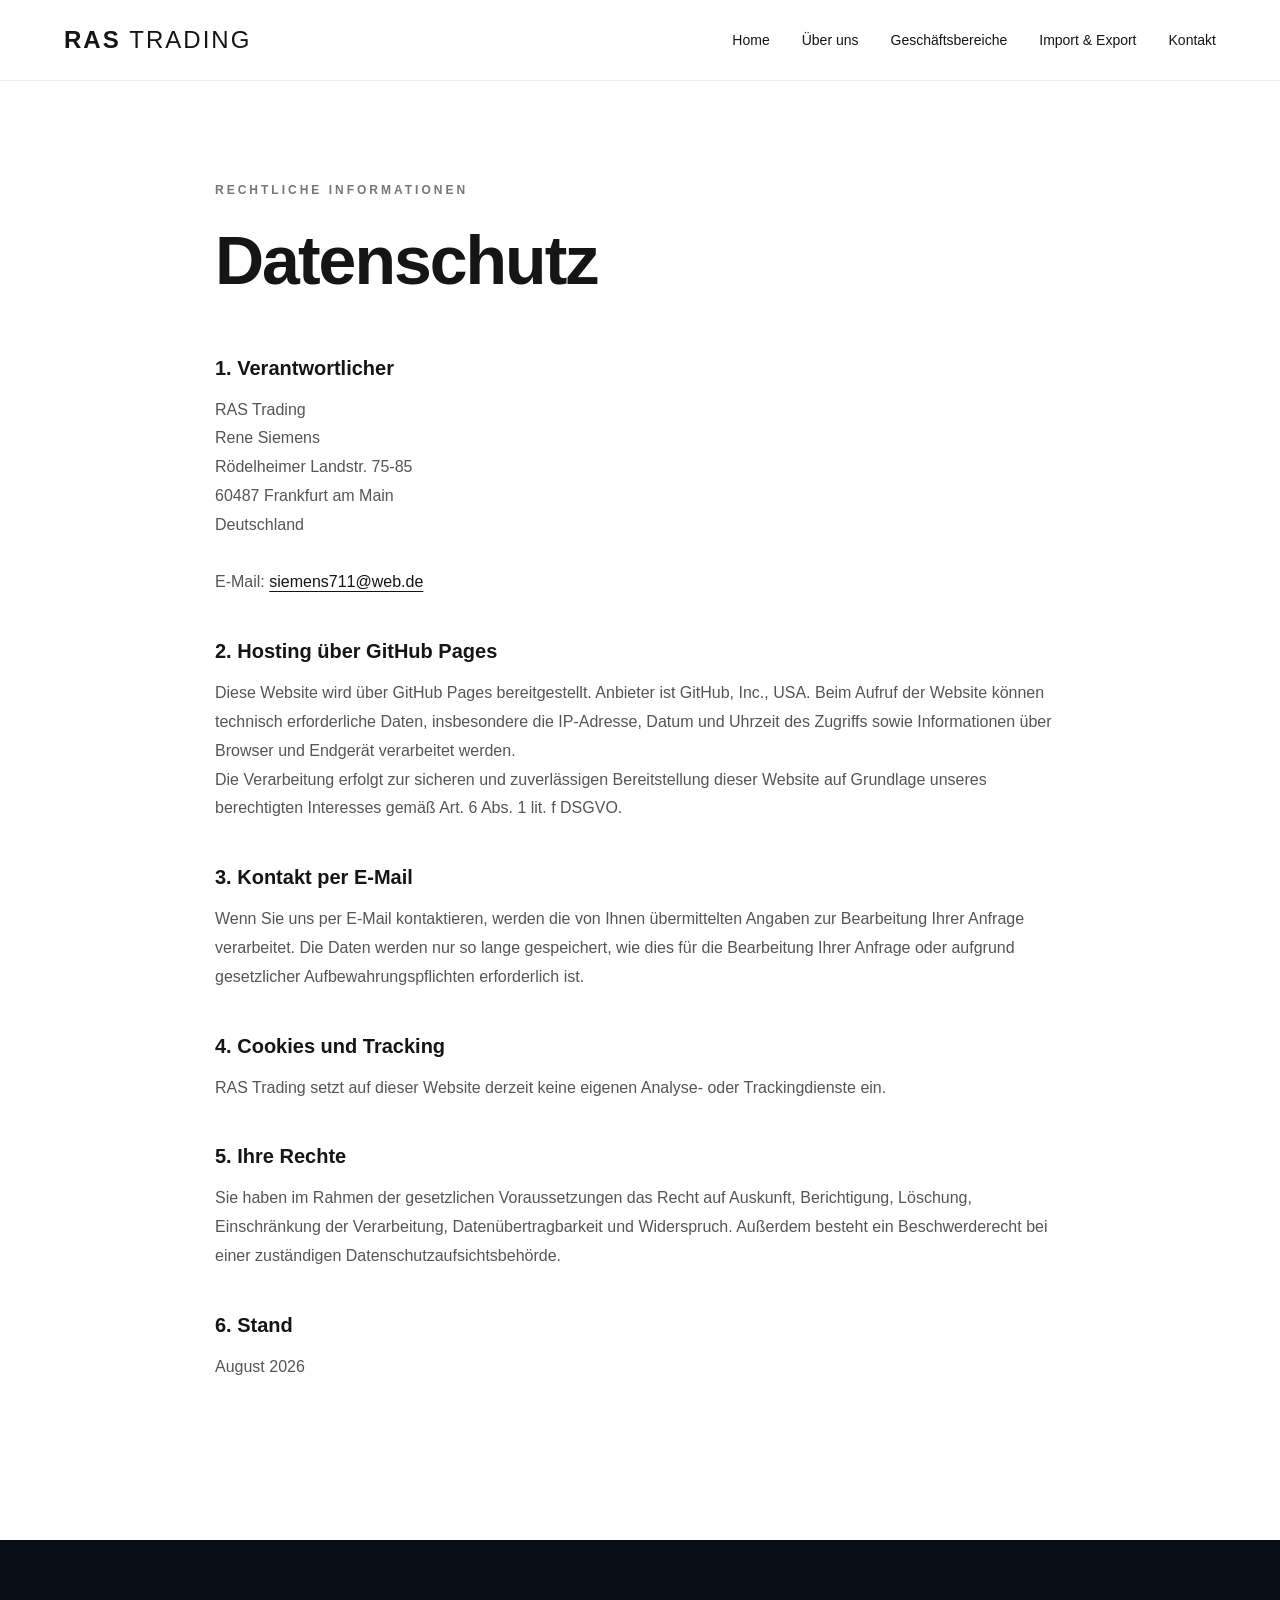
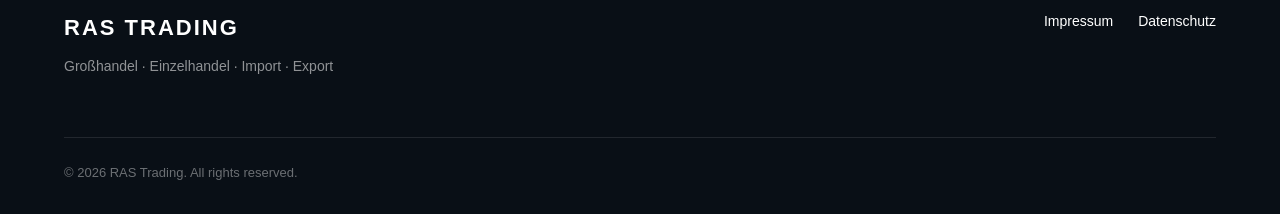
==== datenschutz.html @ 4769e796 "Create datenschutz.html" ====
<!DOCTYPE html>
<html lang="de">

<head>
    <meta charset="UTF-8">
    <meta name="viewport" content="width=device-width, initial-scale=1.0">

    <title>Datenschutz | RAS Trading</title>

    <link rel="stylesheet" href="css/style.css">

    <style>

        .legal-page {
            padding: 100px 0 120px;
            min-height: 70vh;
        }

        .legal-page h1 {
            font-size: clamp(42px, 6vw, 68px);
            line-height: 1.05;
            letter-spacing: -2px;
            margin-bottom: 55px;
        }

        .legal-block {
            margin-bottom: 38px;
        }

        .legal-block h2 {
            font-size: 20px;
            margin-bottom: 12px;
        }

        .legal-block p {
            font-size: 16px;
            line-height: 1.8;
            color: #555;
        }

        .legal-block a {
            color: #151515;
            text-decoration: underline;
            text-underline-offset: 4px;
        }

        .legal-block a:hover {
            opacity: 0.6;
        }

        @media (max-width: 700px) {

            .legal-page {
                padding: 70px 0 90px;
            }

            .legal-page h1 {
                font-size: 42px;
                margin-bottom: 40px;
            }

            .legal-block {
                margin-bottom: 30px;
            }

        }

    </style>

</head>


<body>


<header class="header">

    <div class="container nav">

        <a href="index.html" class="logo">
            RAS <span>TRADING</span>
        </a>

        <nav>

            <ul class="nav-links">

                <li>
                    <a href="index.html#home">Home</a>
                </li>

                <li>
                    <a href="index.html#about">Über uns</a>
                </li>

                <li>
                    <a href="index.html#services">Geschäftsbereiche</a>
                </li>

                <li>
                    <a href="index.html#trade">Import & Export</a>
                </li>

                <li>
                    <a href="index.html#contact">Kontakt</a>
                </li>

            </ul>

        </nav>

    </div>

</header>



<main>

    <section class="legal-page">

        <div class="container narrow">

            <p class="section-label">
                Rechtliche Informationen
            </p>

            <h1>
                Datenschutz
            </h1>


            <div class="legal-block">

                <h2>1. Verantwortlicher</h2>

                <p>
                    RAS Trading<br>
                    Rene Siemens<br>
                    Rödelheimer Landstr. 75-85<br>
                    60487 Frankfurt am Main<br>
                    Deutschland<br><br>

                    E-Mail:
                    <a href="mailto:siemens711@web.de">
                        siemens711@web.de
                    </a>
                </p>

            </div>


            <div class="legal-block">

                <h2>2. Hosting über GitHub Pages</h2>

                <p>
                    Diese Website wird über GitHub Pages bereitgestellt.
                    Anbieter ist GitHub, Inc., USA.
                    Beim Aufruf der Website können technisch erforderliche
                    Daten, insbesondere die IP-Adresse, Datum und Uhrzeit
                    des Zugriffs sowie Informationen über Browser und
                    Endgerät verarbeitet werden.
                </p>

                <p>
                    Die Verarbeitung erfolgt zur sicheren und
                    zuverlässigen Bereitstellung dieser Website auf
                    Grundlage unseres berechtigten Interesses gemäß
                    Art. 6 Abs. 1 lit. f DSGVO.
                </p>

            </div>


            <div class="legal-block">

                <h2>3. Kontakt per E-Mail</h2>

                <p>
                    Wenn Sie uns per E-Mail kontaktieren, werden die von
                    Ihnen übermittelten Angaben zur Bearbeitung Ihrer
                    Anfrage verarbeitet. Die Daten werden nur so lange
                    gespeichert, wie dies für die Bearbeitung Ihrer
                    Anfrage oder aufgrund gesetzlicher
                    Aufbewahrungspflichten erforderlich ist.
                </p>

            </div>


            <div class="legal-block">

                <h2>4. Cookies und Tracking</h2>

                <p>
                    RAS Trading setzt auf dieser Website derzeit keine
                    eigenen Analyse- oder Trackingdienste ein.
                </p>

            </div>


            <div class="legal-block">

                <h2>5. Ihre Rechte</h2>

                <p>
                    Sie haben im Rahmen der gesetzlichen Voraussetzungen
                    das Recht auf Auskunft, Berichtigung, Löschung,
                    Einschränkung der Verarbeitung, Datenübertragbarkeit
                    und Widerspruch. Außerdem besteht ein Beschwerderecht
                    bei einer zuständigen Datenschutzaufsichtsbehörde.
                </p>

            </div>


            <div class="legal-block">

                <h2>6. Stand</h2>

                <p>
                    August 2026
                </p>

            </div>


        </div>

    </section>

</main>



<footer>

    <div class="container footer-content">

        <div>

            <div class="footer-logo">
                RAS TRADING
            </div>

            <p>
                Großhandel · Einzelhandel · Import · Export
            </p>

        </div>


        <div class="footer-links">

            <a href="impressum.html">
                Impressum
            </a>

            <a href="datenschutz.html">
                Datenschutz
            </a>

        </div>

    </div>


    <div class="container copyright">
        © 2026 RAS Trading. All rights reserved.
    </div>

</footer>


</body>

</html>
---- css/style.css ----
/* ===============================
   BASIC SETTINGS
================================ */

* {
    margin: 0;
    padding: 0;
    box-sizing: border-box;
}

html {
    scroll-behavior: smooth;
}

body {
    font-family: Arial, Helvetica, sans-serif;
    color: #151515;
    background: #ffffff;
    line-height: 1.6;
}

a {
    text-decoration: none;
    color: inherit;
}

.container {
    width: min(1180px, 90%);
    margin: 0 auto;
}

.narrow {
    max-width: 850px;
}


/* ===============================
   HEADER
================================ */

.header {
    position: sticky;
    top: 0;
    width: 100%;
    z-index: 1000;

    background: rgba(255, 255, 255, 0.96);
    border-bottom: 1px solid #eeeeee;
}

.nav {
    height: 80px;

    display: flex;
    align-items: center;
    justify-content: space-between;
}

.logo {
    font-size: 24px;
    font-weight: 700;
    letter-spacing: 2px;
}

.logo span {
    font-weight: 400;
}

.nav-links {
    display: flex;
    gap: 32px;
    list-style: none;
}

.nav-links a {
    font-size: 14px;
    font-weight: 500;
}

.nav-links a:hover {
    opacity: 0.6;
}


/* ===============================
   HERO
================================ */

.hero {
    min-height: 520px;

    display: flex;
    align-items: center;

    background:
        linear-gradient(
            90deg,
            rgba(8, 20, 34, 0.96),
            rgba(8, 20, 34, 0.77)
        );

    color: white;
}

.hero-content {
    padding-top: 20px;
}

.eyebrow {
    font-size: 12px;
    font-weight: 600;
    letter-spacing: 4px;

    margin-bottom: 20px;

    opacity: 0.75;
}

.hero h1 {
    font-size: clamp(42px, 6vw, 78px);
    line-height: 1.02;
    letter-spacing: -2px;

    max-width: 900px;

    margin-bottom: 28px;
}

.hero-description {
    font-size: 19px;

    max-width: 620px;

    color: rgba(255, 255, 255, 0.78);

    margin-bottom: 32px;
}


/* ===============================
   BUTTONS
================================ */

.button {
    display: inline-block;

    background: white;
    color: #111;

    padding: 15px 26px;

    font-size: 14px;
    font-weight: 600;

    transition: 0.2s;
}

.button:hover {
    transform: translateY(-2px);
}

.dark-button {
    background: #0b1826;
    color: white;

    margin-top: 25px;
}


/* ===============================
   SECTIONS
================================ */

.section {
    padding: 120px 0;
}

.light {
    background: #f5f5f3;
}

.section-label {
    text-transform: uppercase;

    font-size: 12px;
    font-weight: 600;

    letter-spacing: 3px;

    margin-bottom: 25px;

    color: #777;
}

.section h2,
.trade-section h2 {
    font-size: clamp(38px, 5vw, 62px);

    line-height: 1.08;

    letter-spacing: -2px;

    margin-bottom: 35px;
}

.large-text {
    font-size: 23px;

    line-height: 1.55;

    margin-bottom: 25px;
}


/* ===============================
   CARDS
================================ */

.cards {
    display: grid;

    grid-template-columns: repeat(4, 1fr);

    gap: 20px;

    margin-top: 65px;
}

.card {
    background: white;

    padding: 36px 30px;

    min-height: 260px;

    border-top: 3px solid #0b1826;

    transition: 0.25s;
}

.card:hover {
    transform: translateY(-6px);
}

.card-number {
    display: block;

    font-size: 12px;

    color: #999;

    margin-bottom: 50px;
}

.card h3 {
    font-size: 21px;

    margin-bottom: 12px;
}

.card p {
    color: #666;
}


/* ===============================
   TRADE SECTION
================================ */

.trade-section {
    background: #0b1826;

    color: white;

    padding: 130px 0;
}

.trade-grid {
    display: grid;

    grid-template-columns: 1fr 1fr;

    gap: 100px;
}

.trade-grid p {
    font-size: 19px;

    color: rgba(255, 255, 255, 0.7);

    margin-bottom: 25px;
}

.light-label {
    color: rgba(255, 255, 255, 0.5);
}


/* ===============================
   CONTACT
================================ */

.contact {
    text-align: left;
}


/* ===============================
   FOOTER
================================ */

footer {
    background: #090f16;

    color: white;

    padding: 70px 0 30px;
}

.footer-content {
    display: flex;

    justify-content: space-between;

    gap: 40px;

    margin-bottom: 60px;
}

.footer-logo {
    font-size: 22px;

    font-weight: bold;

    letter-spacing: 2px;

    margin-bottom: 10px;
}

footer p {
    color: rgba(255, 255, 255, 0.55);

    font-size: 14px;
}

.footer-links {
    display: flex;

    gap: 25px;

    font-size: 14px;
}

.copyright {
    padding-top: 25px;

    border-top: 1px solid rgba(255, 255, 255, 0.1);

    color: rgba(255, 255, 255, 0.4);

    font-size: 13px;
}


/* ===============================
   RESPONSIVE
================================ */

@media (max-width: 900px) {

    .cards {
        grid-template-columns: repeat(2, 1fr);
    }

    .trade-grid {
        grid-template-columns: 1fr;

        gap: 30px;
    }

}


@media (max-width: 700px) {

    .nav-links {
        display: none;
    }

    .nav {
        height: 65px;
    }

    .hero {
        min-height: 460px;
    }

    .hero h1 {
        font-size: clamp(38px, 11vw, 56px);
        letter-spacing: -1.5px;
    }

    .hero-description {
        font-size: 17px;
    }

    .section {
        padding: 80px 0;
    }

    .cards {
        grid-template-columns: 1fr;
    }

    .footer-content {
        flex-direction: column;
    }

}
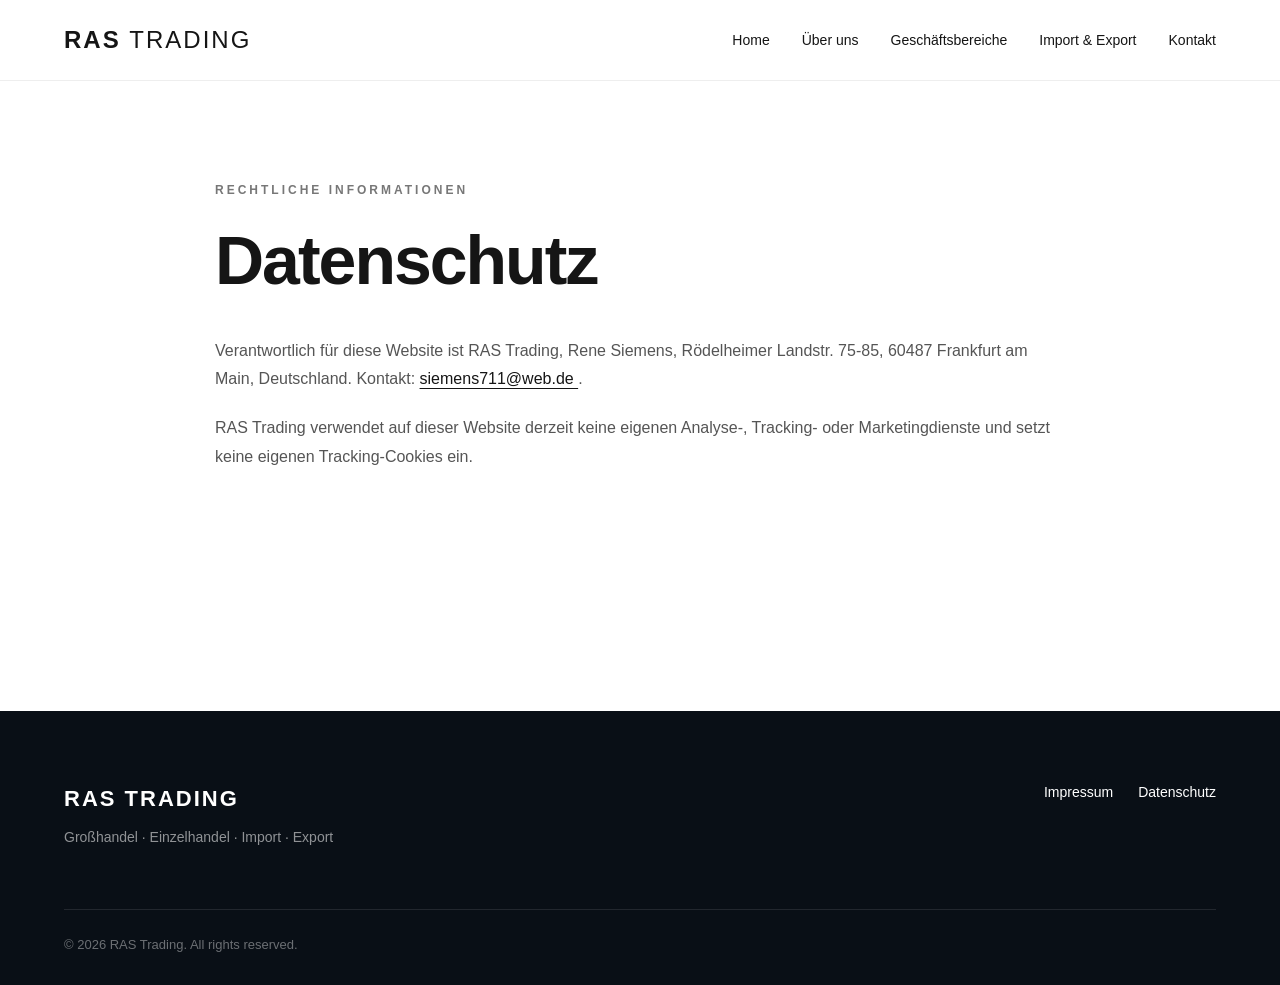
==== commit 692c9083: "Update datenschutz.html" ====
--- a/datenschutz.html
+++ b/datenschutz.html
@@ -20,31 +20,23 @@
             font-size: clamp(42px, 6vw, 68px);
             line-height: 1.05;
             letter-spacing: -2px;
-            margin-bottom: 55px;
+            margin-bottom: 40px;
         }
 
-        .legal-block {
-            margin-bottom: 38px;
-        }
-
-        .legal-block h2 {
-            font-size: 20px;
-            margin-bottom: 12px;
-        }
-
-        .legal-block p {
+        .legal-content p {
             font-size: 16px;
             line-height: 1.8;
             color: #555;
+            margin-bottom: 20px;
         }
 
-        .legal-block a {
+        .legal-content a {
             color: #151515;
             text-decoration: underline;
             text-underline-offset: 4px;
         }
 
-        .legal-block a:hover {
+        .legal-content a:hover {
             opacity: 0.6;
         }
 
@@ -56,10 +48,6 @@
 
             .legal-page h1 {
                 font-size: 42px;
-                margin-bottom: 40px;
-            }
-
-            .legal-block {
                 margin-bottom: 30px;
             }
 
@@ -82,37 +70,18 @@
         </a>
 
         <nav>
-
             <ul class="nav-links">
-
-                <li>
-                    <a href="index.html#home">Home</a>
-                </li>
-
-                <li>
-                    <a href="index.html#about">Über uns</a>
-                </li>
-
-                <li>
-                    <a href="index.html#services">Geschäftsbereiche</a>
-                </li>
-
-                <li>
-                    <a href="index.html#trade">Import & Export</a>
-                </li>
-
-                <li>
-                    <a href="index.html#contact">Kontakt</a>
-                </li>
-
+                <li><a href="index.html#home">Home</a></li>
+                <li><a href="index.html#about">Über uns</a></li>
+                <li><a href="index.html#services">Geschäftsbereiche</a></li>
+                <li><a href="index.html#trade">Import & Export</a></li>
+                <li><a href="index.html#contact">Kontakt</a></li>
             </ul>
-
         </nav>
 
     </div>
 
 </header>
-
 
 
 <main>
@@ -129,110 +98,31 @@
                 Datenschutz
             </h1>
 
-
-            <div class="legal-block">
-
-                <h2>1. Verantwortlicher</h2>
+            <div class="legal-content">
 
                 <p>
-                    RAS Trading<br>
-                    Rene Siemens<br>
-                    Rödelheimer Landstr. 75-85<br>
-                    60487 Frankfurt am Main<br>
-                    Deutschland<br><br>
-
-                    E-Mail:
+                    Verantwortlich für diese Website ist RAS Trading,
+                    Rene Siemens, Rödelheimer Landstr. 75-85,
+                    60487 Frankfurt am Main, Deutschland.
+                    Kontakt:
                     <a href="mailto:siemens711@web.de">
                         siemens711@web.de
-                    </a>
+                    </a>.
+                </p>
+
+                <p>
+                    RAS Trading verwendet auf dieser Website derzeit
+                    keine eigenen Analyse-, Tracking- oder Marketingdienste
+                    und setzt keine eigenen Tracking-Cookies ein.
                 </p>
 
             </div>
-
-
-            <div class="legal-block">
-
-                <h2>2. Hosting über GitHub Pages</h2>
-
-                <p>
-                    Diese Website wird über GitHub Pages bereitgestellt.
-                    Anbieter ist GitHub, Inc., USA.
-                    Beim Aufruf der Website können technisch erforderliche
-                    Daten, insbesondere die IP-Adresse, Datum und Uhrzeit
-                    des Zugriffs sowie Informationen über Browser und
-                    Endgerät verarbeitet werden.
-                </p>
-
-                <p>
-                    Die Verarbeitung erfolgt zur sicheren und
-                    zuverlässigen Bereitstellung dieser Website auf
-                    Grundlage unseres berechtigten Interesses gemäß
-                    Art. 6 Abs. 1 lit. f DSGVO.
-                </p>
-
-            </div>
-
-
-            <div class="legal-block">
-
-                <h2>3. Kontakt per E-Mail</h2>
-
-                <p>
-                    Wenn Sie uns per E-Mail kontaktieren, werden die von
-                    Ihnen übermittelten Angaben zur Bearbeitung Ihrer
-                    Anfrage verarbeitet. Die Daten werden nur so lange
-                    gespeichert, wie dies für die Bearbeitung Ihrer
-                    Anfrage oder aufgrund gesetzlicher
-                    Aufbewahrungspflichten erforderlich ist.
-                </p>
-
-            </div>
-
-
-            <div class="legal-block">
-
-                <h2>4. Cookies und Tracking</h2>
-
-                <p>
-                    RAS Trading setzt auf dieser Website derzeit keine
-                    eigenen Analyse- oder Trackingdienste ein.
-                </p>
-
-            </div>
-
-
-            <div class="legal-block">
-
-                <h2>5. Ihre Rechte</h2>
-
-                <p>
-                    Sie haben im Rahmen der gesetzlichen Voraussetzungen
-                    das Recht auf Auskunft, Berichtigung, Löschung,
-                    Einschränkung der Verarbeitung, Datenübertragbarkeit
-                    und Widerspruch. Außerdem besteht ein Beschwerderecht
-                    bei einer zuständigen Datenschutzaufsichtsbehörde.
-                </p>
-
-            </div>
-
-
-            <div class="legal-block">
-
-                <h2>6. Stand</h2>
-
-                <p>
-                    August 2026
-                </p>
-
-            </div>
-
 
         </div>
 
     </section>
 
 </main>
-
 
 
 <footer>
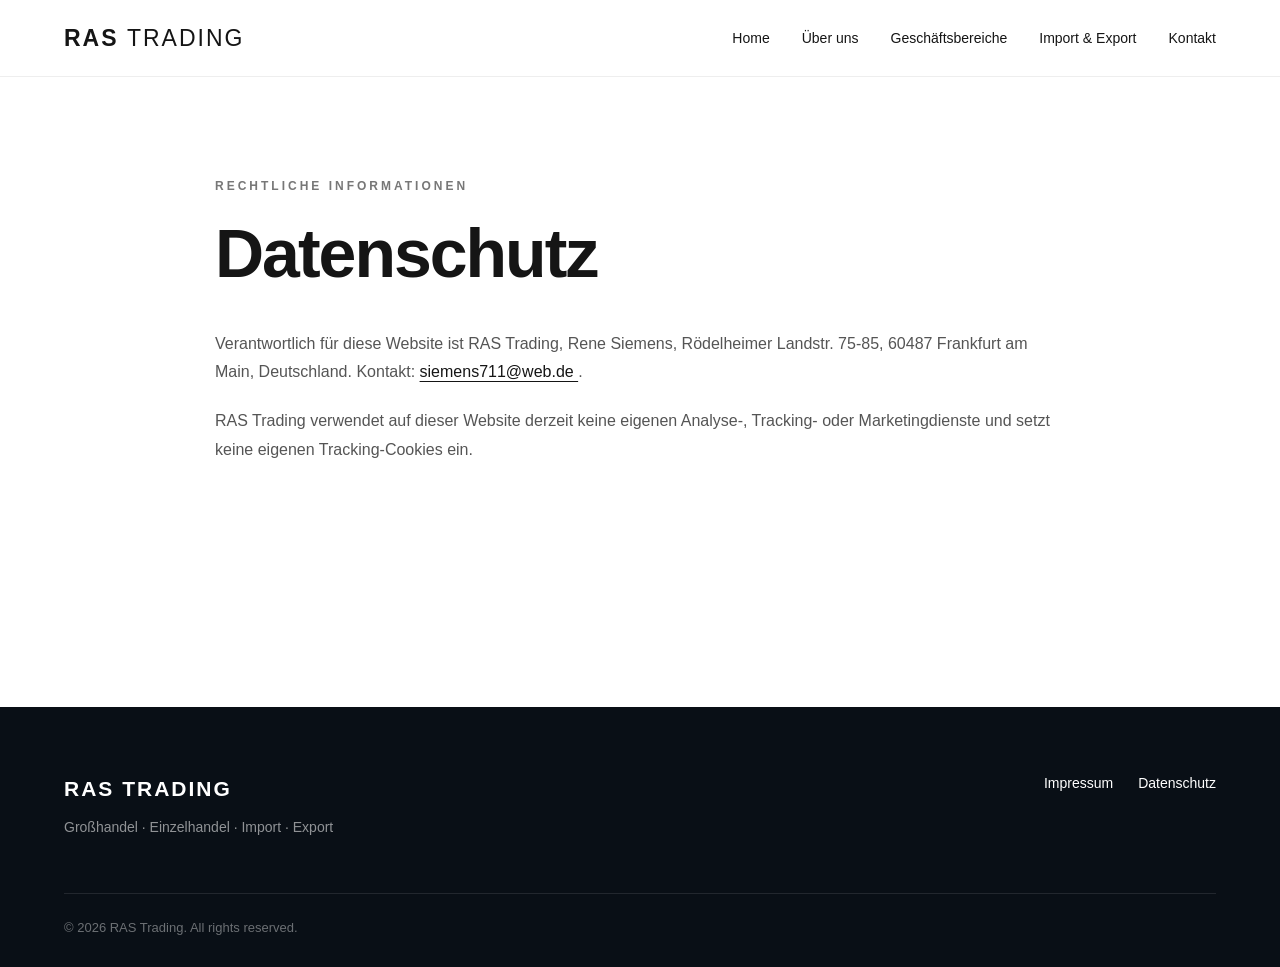
==== commit 8d1ab23e: "Update datenschutz.html" ====
--- a/datenschutz.html
+++ b/datenschutz.html
@@ -6,6 +6,8 @@
     <meta name="viewport" content="width=device-width, initial-scale=1.0">
 
     <title>Datenschutz | RAS Trading</title>
+
+    <link rel="icon" type="image/png" href="favicon.png">
 
     <link rel="stylesheet" href="css/style.css">
 
@@ -70,6 +72,7 @@
         </a>
 
         <nav>
+
             <ul class="nav-links">
                 <li><a href="index.html#home">Home</a></li>
                 <li><a href="index.html#about">Über uns</a></li>
@@ -77,6 +80,7 @@
                 <li><a href="index.html#trade">Import & Export</a></li>
                 <li><a href="index.html#contact">Kontakt</a></li>
             </ul>
+
         </nav>
 
     </div>
--- a/css/style.css
+++ b/css/style.css
@@ -1,6 +1,6 @@
-/* ===============================
-   BASIC SETTINGS
-================================ */
+/* =========================================
+   RESET
+========================================= */
 
 * {
     margin: 0;
@@ -8,35 +8,48 @@
     box-sizing: border-box;
 }
 
+
 html {
     scroll-behavior: smooth;
-}
+    scroll-padding-top: 80px;
+}
+
 
 body {
     font-family: Arial, Helvetica, sans-serif;
     color: #151515;
     background: #ffffff;
     line-height: 1.6;
-}
+    overflow-x: hidden;
+}
+
 
 a {
+    color: inherit;
     text-decoration: none;
-    color: inherit;
-}
+}
+
+
+button {
+    font: inherit;
+}
+
 
 .container {
     width: min(1180px, 90%);
     margin: 0 auto;
 }
 
+
 .narrow {
     max-width: 850px;
 }
 
 
-/* ===============================
+
+/* =========================================
    HEADER
-================================ */
+========================================= */
 
 .header {
     position: sticky;
@@ -44,47 +57,130 @@
     width: 100%;
     z-index: 1000;
 
-    background: rgba(255, 255, 255, 0.96);
+    background: #ffffff;
     border-bottom: 1px solid #eeeeee;
 }
 
+
 .nav {
-    height: 80px;
+    min-height: 76px;
 
     display: flex;
     align-items: center;
     justify-content: space-between;
-}
+
+    position: relative;
+}
+
 
 .logo {
-    font-size: 24px;
+    font-size: 23px;
     font-weight: 700;
     letter-spacing: 2px;
-}
+    white-space: nowrap;
+
+    position: relative;
+    z-index: 1100;
+}
+
 
 .logo span {
     font-weight: 400;
 }
 
+
+
+/* =========================================
+   DESKTOP NAVIGATION
+========================================= */
+
+.main-nav {
+    display: block;
+}
+
+
 .nav-links {
     display: flex;
+    align-items: center;
     gap: 32px;
+
     list-style: none;
 }
 
+
 .nav-links a {
+    display: block;
+
     font-size: 14px;
     font-weight: 500;
-}
+
+    padding: 10px 0;
+
+    transition: opacity 0.2s ease;
+}
+
 
 .nav-links a:hover {
-    opacity: 0.6;
-}
-
-
-/* ===============================
+    opacity: 0.55;
+}
+
+
+
+/* =========================================
+   HAMBURGER BUTTON
+========================================= */
+
+.menu-toggle {
+    display: none;
+
+    width: 42px;
+    height: 42px;
+
+    border: 0;
+    background: transparent;
+
+    cursor: pointer;
+
+    padding: 8px;
+
+    position: relative;
+    z-index: 1100;
+}
+
+
+.menu-toggle span {
+    display: block;
+
+    width: 26px;
+    height: 2px;
+
+    margin: 5px auto;
+
+    background: #151515;
+
+    transition: 0.25s ease;
+}
+
+
+.menu-toggle.active span:nth-child(1) {
+    transform: translateY(7px) rotate(45deg);
+}
+
+
+.menu-toggle.active span:nth-child(2) {
+    opacity: 0;
+}
+
+
+.menu-toggle.active span:nth-child(3) {
+    transform: translateY(-7px) rotate(-45deg);
+}
+
+
+
+/* =========================================
    HERO
-================================ */
+========================================= */
 
 .hero {
     min-height: 520px;
@@ -99,36 +195,45 @@
             rgba(8, 20, 34, 0.77)
         );
 
-    color: white;
-}
+    color: #ffffff;
+}
+
 
 .hero-content {
-    padding-top: 20px;
-}
+    padding: 20px 0;
+}
+
 
 .eyebrow {
     font-size: 12px;
     font-weight: 600;
+
     letter-spacing: 4px;
 
     margin-bottom: 20px;
 
     opacity: 0.75;
 }
+
 
 .hero h1 {
     font-size: clamp(42px, 6vw, 78px);
+
     line-height: 1.02;
+
     letter-spacing: -2px;
 
-    max-width: 900px;
+    max-width: 930px;
 
     margin-bottom: 28px;
 }
+
 
 .hero-description {
     font-size: 19px;
 
+    line-height: 1.6;
+
     max-width: 620px;
 
     color: rgba(255, 255, 255, 0.78);
@@ -137,60 +242,72 @@
 }
 
 
-/* ===============================
+
+/* =========================================
    BUTTONS
-================================ */
+========================================= */
 
 .button {
-    display: inline-block;
-
-    background: white;
-    color: #111;
-
-    padding: 15px 26px;
+    display: inline-flex;
+
+    align-items: center;
+    justify-content: center;
+
+    min-height: 50px;
+
+    padding: 14px 26px;
+
+    background: #ffffff;
+    color: #111111;
 
     font-size: 14px;
     font-weight: 600;
 
-    transition: 0.2s;
-}
+    transition: transform 0.2s ease;
+}
+
 
 .button:hover {
     transform: translateY(-2px);
 }
 
+
 .dark-button {
     background: #0b1826;
-    color: white;
+    color: #ffffff;
 
     margin-top: 25px;
 }
 
 
-/* ===============================
-   SECTIONS
-================================ */
+
+/* =========================================
+   GENERAL SECTIONS
+========================================= */
 
 .section {
-    padding: 120px 0;
-}
+    padding: 110px 0;
+}
+
 
 .light {
     background: #f5f5f3;
 }
 
+
 .section-label {
-    text-transform: uppercase;
-
     font-size: 12px;
     font-weight: 600;
 
+    text-transform: uppercase;
+
     letter-spacing: 3px;
 
-    margin-bottom: 25px;
-
-    color: #777;
-}
+    color: #777777;
+
+    margin-bottom: 22px;
+}
+
 
 .section h2,
 .trade-section h2 {
@@ -200,21 +317,23 @@
 
     letter-spacing: -2px;
 
-    margin-bottom: 35px;
-}
+    margin-bottom: 32px;
+}
+
 
 .large-text {
-    font-size: 23px;
+    font-size: 22px;
 
     line-height: 1.55;
 
-    margin-bottom: 25px;
-}
-
-
-/* ===============================
+    margin-bottom: 24px;
+}
+
+
+
+/* =========================================
    CARDS
-================================ */
+========================================= */
 
 .cards {
     display: grid;
@@ -223,57 +342,68 @@
 
     gap: 20px;
 
-    margin-top: 65px;
-}
+    margin-top: 60px;
+}
+
 
 .card {
-    background: white;
-
-    padding: 36px 30px;
-
-    min-height: 260px;
+    background: #ffffff;
+
+    padding: 34px 28px;
+
+    min-height: 255px;
 
     border-top: 3px solid #0b1826;
 
-    transition: 0.25s;
-}
+    transition: transform 0.25s ease;
+}
+
 
 .card:hover {
-    transform: translateY(-6px);
-}
+    transform: translateY(-5px);
+}
+
 
 .card-number {
     display: block;
 
     font-size: 12px;
 
-    color: #999;
-
-    margin-bottom: 50px;
-}
+    color: #999999;
+
+    margin-bottom: 45px;
+}
+
 
 .card h3 {
     font-size: 21px;
 
+    line-height: 1.25;
+
     margin-bottom: 12px;
 }
 
+
 .card p {
-    color: #666;
-}
-
-
-/* ===============================
-   TRADE SECTION
-================================ */
+    color: #666666;
+
+    line-height: 1.65;
+}
+
+
+
+/* =========================================
+   IMPORT & EXPORT
+========================================= */
 
 .trade-section {
     background: #0b1826;
 
-    color: white;
-
-    padding: 130px 0;
-}
+    color: #ffffff;
+
+    padding: 120px 0;
+}
+
 
 .trade-grid {
     display: grid;
@@ -283,65 +413,65 @@
     gap: 100px;
 }
 
+
 .trade-grid p {
-    font-size: 19px;
+    font-size: 18px;
+
+    line-height: 1.7;
 
     color: rgba(255, 255, 255, 0.7);
 
-    margin-bottom: 25px;
-}
+    margin-bottom: 24px;
+}
+
 
 .light-label {
     color: rgba(255, 255, 255, 0.5);
 }
 
 
-/* ===============================
-   CONTACT
-================================ */
-
-.contact {
-    text-align: left;
-}
-
-
-/* ===============================
+
+/* =========================================
    FOOTER
-================================ */
+========================================= */
 
 footer {
     background: #090f16;
 
-    color: white;
-
-    padding: 70px 0 30px;
-}
+    color: #ffffff;
+
+    padding: 65px 0 28px;
+}
+
 
 .footer-content {
     display: flex;
 
     justify-content: space-between;
+    align-items: flex-start;
 
     gap: 40px;
 
-    margin-bottom: 60px;
-}
+    margin-bottom: 55px;
+}
+
 
 .footer-logo {
-    font-size: 22px;
-
-    font-weight: bold;
+    font-size: 21px;
+    font-weight: 700;
 
     letter-spacing: 2px;
 
     margin-bottom: 10px;
 }
 
+
 footer p {
+    font-size: 14px;
+
     color: rgba(255, 255, 255, 0.55);
-
-    font-size: 14px;
-}
+}
+
 
 .footer-links {
     display: flex;
@@ -351,69 +481,343 @@
     font-size: 14px;
 }
 
+
+.footer-links a:hover {
+    opacity: 0.65;
+}
+
+
 .copyright {
-    padding-top: 25px;
+    padding-top: 24px;
 
     border-top: 1px solid rgba(255, 255, 255, 0.1);
 
+    font-size: 13px;
+
     color: rgba(255, 255, 255, 0.4);
-
-    font-size: 13px;
-}
-
-
-/* ===============================
-   RESPONSIVE
-================================ */
-
-@media (max-width: 900px) {
+}
+
+
+
+/* =========================================
+   TABLET
+========================================= */
+
+@media (max-width: 1000px) {
 
     .cards {
         grid-template-columns: repeat(2, 1fr);
     }
 
+}
+
+
+
+/* =========================================
+   MOBILE
+========================================= */
+
+@media (max-width: 800px) {
+
+    html {
+        scroll-padding-top: 64px;
+    }
+
+
+    .container {
+        width: 88%;
+    }
+
+
+    /* HEADER */
+
+    .nav {
+        min-height: 64px;
+    }
+
+
+    .logo {
+        font-size: 19px;
+        letter-spacing: 1.5px;
+    }
+
+
+    .menu-toggle {
+        display: block;
+    }
+
+
+    .main-nav {
+        display: none;
+
+        position: fixed;
+
+        top: 64px;
+        left: 0;
+
+        width: 100%;
+
+        background: #ffffff;
+
+        border-top: 1px solid #eeeeee;
+        border-bottom: 1px solid #eeeeee;
+
+        box-shadow: 0 10px 25px rgba(0, 0, 0, 0.08);
+    }
+
+
+    .main-nav.active {
+        display: block;
+    }
+
+
+    .nav-links {
+        width: 88%;
+
+        margin: 0 auto;
+
+        display: flex;
+        flex-direction: column;
+
+        align-items: stretch;
+
+        gap: 0;
+
+        padding: 10px 0 16px;
+    }
+
+
+    .nav-links li {
+        width: 100%;
+    }
+
+
+    .nav-links a {
+        width: 100%;
+
+        font-size: 16px;
+
+        padding: 15px 0;
+
+        border-bottom: 1px solid #eeeeee;
+    }
+
+
+    .nav-links li:last-child a {
+        border-bottom: none;
+    }
+
+
+
+    /* HERO */
+
+    .hero {
+        min-height: auto;
+
+        padding: 70px 0 75px;
+    }
+
+
+    .hero-content {
+        padding: 0;
+    }
+
+
+    .eyebrow {
+        font-size: 11px;
+
+        letter-spacing: 3px;
+
+        margin-bottom: 18px;
+    }
+
+
+    .hero h1 {
+        font-size: 43px;
+
+        line-height: 1.04;
+
+        letter-spacing: -1.5px;
+
+        margin-bottom: 24px;
+    }
+
+
+    .hero-description {
+        font-size: 17px;
+
+        line-height: 1.55;
+
+        margin-bottom: 30px;
+    }
+
+
+
+    /* SECTIONS */
+
+    .section {
+        padding: 72px 0;
+    }
+
+
+    .section-label {
+        font-size: 11px;
+
+        letter-spacing: 2.5px;
+
+        margin-bottom: 17px;
+    }
+
+
+    .section h2,
+    .trade-section h2 {
+        font-size: 36px;
+
+        line-height: 1.1;
+
+        letter-spacing: -1.3px;
+
+        margin-bottom: 25px;
+    }
+
+
+    .large-text {
+        font-size: 19px;
+
+        line-height: 1.55;
+
+        margin-bottom: 20px;
+    }
+
+
+
+    /* CARDS */
+
+    .cards {
+        grid-template-columns: 1fr;
+
+        gap: 14px;
+
+        margin-top: 38px;
+    }
+
+
+    .card {
+        min-height: auto;
+
+        padding: 27px 24px 30px;
+    }
+
+
+    .card-number {
+        margin-bottom: 25px;
+    }
+
+
+    .card h3 {
+        font-size: 20px;
+    }
+
+
+
+    /* IMPORT EXPORT */
+
+    .trade-section {
+        padding: 75px 0;
+    }
+
+
     .trade-grid {
         grid-template-columns: 1fr;
 
-        gap: 30px;
-    }
-
-}
-
-
-@media (max-width: 700px) {
-
-    .nav-links {
-        display: none;
-    }
-
-    .nav {
-        height: 65px;
-    }
-
-    .hero {
-        min-height: 460px;
-    }
-
-    .hero h1 {
-        font-size: clamp(38px, 11vw, 56px);
-        letter-spacing: -1.5px;
-    }
-
-    .hero-description {
+        gap: 12px;
+    }
+
+
+    .trade-grid p {
         font-size: 17px;
     }
 
-    .section {
-        padding: 80px 0;
-    }
-
-    .cards {
-        grid-template-columns: 1fr;
-    }
+
+
+    /* CONTACT */
+
+    .dark-button {
+        width: 100%;
+    }
+
+
+
+    /* FOOTER */
+
+    footer {
+        padding: 48px 0 25px;
+    }
+
 
     .footer-content {
         flex-direction: column;
-    }
-
-}
+
+        gap: 30px;
+
+        margin-bottom: 38px;
+    }
+
+
+    .footer-links {
+        flex-direction: column;
+
+        gap: 12px;
+    }
+
+
+    .copyright {
+        font-size: 12px;
+    }
+
+}
+
+
+
+/* =========================================
+   SMALL PHONES
+========================================= */
+
+@media (max-width: 390px) {
+
+    .container {
+        width: 90%;
+    }
+
+
+    .hero {
+        padding: 60px 0 65px;
+    }
+
+
+    .hero h1 {
+        font-size: 35px;
+    }
+
+
+    .hero-description {
+        font-size: 16px;
+    }
+
+
+    .section h2,
+    .trade-section h2 {
+        font-size: 32px;
+    }
+
+
+    .large-text {
+        font-size: 18px;
+    }
+
+
+    .button {
+        width: 100%;
+    }
+
+}
